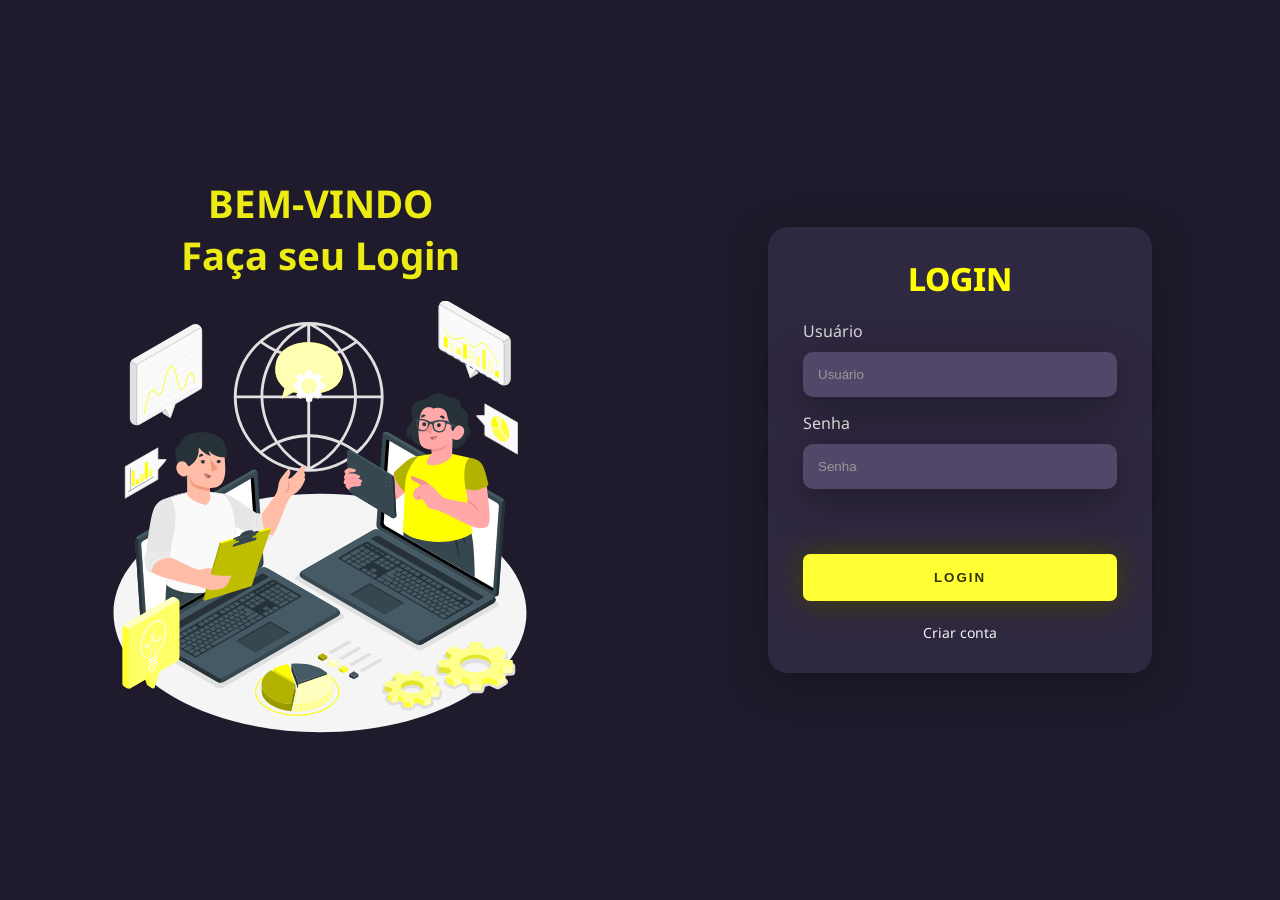
==== client/index.html @ f0c53d01 "Organizando frontend" ====
<!DOCTYPE html>
<html lang="en">

<head>
    <meta charset="UTF-8">
    <meta http-equiv="X-UA-Compatible" content="IE=edge">
    <meta name="viewport" content="width=device-width, initial-scale=1.0">
    <link rel="stylesheet" href="style.css">
    <title>Login</title>
</head>

<body>
    <div class="main-login">
        <div class="left-login">
            <h1>BEM-VINDO<br>Faça seu Login</h1>
            <img src="assets/equipe.svg" class="left-login-image" alt="Team animation">
        </div>  
        <div class="right-login">
            <div class="card-login">
                <h1>LOGIN</h1>

                <div class="textfield">
                    <label for="usuario">Usuário</label>
                    <input type="text" id="usernameInput" name="usuario" placeholder="Usuário">
                </div>

                <div class="textfield">
                    <label for="senha">Senha</label>
                    <input type="password" id="passwordInput" name="senha" placeholder="Senha">
                </div>
                
                <p id="statusMessage" class="status-message"></p>
                <button id="loginBtn" class="btn-login">Login</button>

                <div style="margin-top: 20px; text-align: center;">
                    <a href="register.html" style="color: #f2f2f2; text-decoration: none; font-size: 14px;">Criar conta</a>
                </div>
            </div>
        </div>
    </div>

    <script>
        const existingToken = localStorage.getItem('authToken');
        if (existingToken) {
            window.location.href = 'dashboard.html';
        }

        document.addEventListener('DOMContentLoaded', () => {
            const loginBtn = document.getElementById('loginBtn');
            const usernameInput = document.getElementById('usernameInput');
            const passwordInput = document.getElementById('passwordInput');
            const statusMessage = document.getElementById('statusMessage');

            // Enable enter to login without press the button
            passwordInput.addEventListener('keypress', (event) => {
                if (event.key == 'Enter') {
                    event.preventDefault(); // Avoid reloading page
                    loginBtn.click(); // Press login button when press Enter
                }
            })

            loginBtn.addEventListener('click', async (event) => {
                event.preventDefault();

                statusMessage.textContent = 'Processando...';
                statusMessage.className = 'status-message';

                const requestBody = {
                    username: usernameInput.value.trim(), // trim is used to cut the spaces
                    password: passwordInput.value // Never put trim in passwords
                };

                try {
                    const response = await fetch('https://api-login-page-g9da.onrender.com/api/login', {
                        method: 'POST',
                        headers: {
                            'Content-Type': "application/json"
                        },
                        body: JSON.stringify(requestBody)
                    });

                    const responseData = await response.json();

                    if (response.ok){
                        statusMessage.textContent = 'Logado com sucesso! Redirecionando...';
                        statusMessage.className = 'status-message sucess-text';
                        localStorage.setItem('authToken', responseData.token);

                        setTimeout(() => {
                            window.location.href = 'dashboard.html';
                        }, 1000);
                    }
                    else{
                        statusMessage.textContent = responseData.error;
                        statusMessage.className = 'status-message error-text';
                    }
                } catch(error){
                    console.error('Connection error: ', error);
                    statusMessage.textContent = 'Falha ao conectar com o servidor.';
                    statusMessage.className = 'status-message error-text';
                }
            });
        });
    </script>
</body>

</html>
---- client/style.css ----
@import url('https://fonts.googleapis.com/css2?family=Noto+Sans:wght@400;700;800&display=swap');

body {
    margin: 0;
    font-family: 'Noto Sans', sans-serif;
}

body * {
    box-sizing: border-box;
}

.main-login {
    width: 100vw;
    height: 100vh;
    background: #201b2c;
    display: flex;
    justify-content: center;
    align-items: center;
}

.left-login {
    width: 50vw;
    height: 100vh;
    display: flex;
    justify-content: center;
    align-items: center;
    flex-direction: column;
}

.left-login > h1 {
    color: #ecec13;
    font-size: 3vw;
    text-align: center;
    margin-bottom: 20px;
}

.left-login-image {
    width: 35vw;
}

.right-login {
    width: 50vw;
    height: 100vh;
    display: flex;
    justify-content: center;
    align-items: center;
}

.card-login {
    width: 60%;
    display: flex;
    justify-content: center;
    align-items: center;
    flex-direction: column;
    padding: 30px 35px;
    background: #2f2841;
    border-radius: 20px;
    box-shadow: 0px 10px 40px #00000056;
}

.card-login > h1 {
    color: #ffff00;
    font-weight: 800;
    margin: 0;
    margin-bottom: 20px;
}

.textfield {
    width: 100%;
    display: flex;
    flex-direction: column;
    align-items: flex-start;
    justify-content: center;
    margin-bottom: 15px;
}

.textfield > input {
    width: 100%;
    border: none;
    border-radius: 10px;
    padding: 15px;
    background: #514869;
    color: #d9d9d9;
    box-shadow: 0px 10px 40px #00000056;
    outline: none;
}

.textfield > label {
    color: #d9d9d9;
    margin-bottom: 10px;
}

.textfield > input::placeholder {
    color: #999999;
}

.btn-login {
    width: 100%;
    padding: 16px 0px;
    margin-top: 15px;
    border: none;
    border-radius: 7px;
    outline: none;
    text-transform: uppercase;
    font-weight: 800;
    letter-spacing: 2px;
    color: #333300;
    background: #ffff33;
    cursor: pointer;
    box-shadow: 0px 1px 30px 1px #424203;
}

.back-link {
    color: #f2f2f2;
    text-decoration: none;
    font-size: 14px;
    margin-top: 20px;
}

.back-link:hover {
    color: #ffff33;
    text-decoration: underline;
}

.status-message {
    width: 100%;
    text-align: center;
    font-size: 14px;
    font-weight: bold;
    margin-top: 10px;
    margin-bottom: 5px;
    min-height: 20px;
}

.error-text {
    color: #ff4c4c
}

.sucess-text{
    color: #4caf50;
}

.dashboard-container {
    background: #2f2841;
    padding: 40px;
    border-radius: 20px;
    box-shadow: 0px 10px 40px #00000056;
    width: 80%;
    max-width: 600px;
    display: flex;
    flex-direction: column;
    margin: 40px auto; /* Centraliza a caixa roxa na tela */
}

.header-area {
    display: flex;
    justify-content: space-between;
    align-items: center;
    border-bottom: 1px solid #514869;
    padding-bottom: 15px;
    margin-bottom: 20px;
}

.dashboard-container h1 {
    color: #ffff00;
    margin: 0;
    font-size: 24px;
}

.logout-btn {
    padding: 8px 15px;
    border: none;
    border-radius: 5px;
    background: #ff4c4c;
    color: white;
    font-weight: bold;
    cursor: pointer;
}

.input-area {
    display: flex;
    flex-direction: column;
    gap: 10px;
    margin-bottom: 30px;
}

.input-area textarea {
    width: 100%;
    border: none;
    border-radius: 10px;
    padding: 15px;
    background: #514869;
    color: #d9d9d9;
    box-sizing: border-box;
    outline: none;
    resize: vertical;
    min-height: 80px;
    font-family: 'Noto Sans', sans-serif;
}

.input-area textarea::placeholder {
    color: #999999;
}

.save-btn {
    align-self: flex-end;
    padding: 10px 20px;
    border: none;
    border-radius: 7px;
    background: #ffff33;
    color: #333300;
    font-weight: bold;
    cursor: pointer;
}

.notes-list {
    display: flex;
    flex-direction: column;
    gap: 15px;
    max-height: 300px;
    overflow-y: auto;
}

.note-card {
    background: #514869;
    padding: 15px;
    border-radius: 10px;
    display: flex;
    flex-direction: column;
}

.note-header {
    display: flex;
    justify-content: space-between;
    align-items: center;
    margin-bottom: 5px;
}

.note-date {
    font-size: 12px;
    color: #b3b3b3;
}

.btn-group {
    display: flex;
    gap: 5px;
}

.edit-btn {
    background: #4ca6ff;
    color: white;
    border: none;
    border-radius: 4px;
    padding: 4px 8px;
    font-size: 12px;
    cursor: pointer;
    font-weight: bold;
}

.edit-btn:hover {
    background: #3388ff;
}

.delete-btn {
    background: #ff4c4c;
    color: white;
    border: none;
    border-radius: 4px;
    padding: 4px 8px;
    font-size: 12px;
    cursor: pointer;
    font-weight: bold;
}

.delete-btn:hover {
    background: #e60000;
}

.note-content {
    margin: 0;
    line-height: 1.4;
    margin-top: 5px;
}

.dashboard-bg {
    margin: 0;
    font-family: 'Noto Sans', sans-serif;
    background: #201b2c;
    color: #d9d9d9;
    display: flex;
    justify-content: center;
    align-items: center;
    height: 100vh;
    flex-direction: column;
}

.search-area {
    margin-bottom: 20px;
    width: 100%;
}

#searchInput{
    width: 100%;
    border: none;
    border-radius: 10px;
    padding: 12px 15px;
    background: #413859;
    color: #d9d9d9;
    box-sizing: border-box;
    outline: none;
    font-family: 'Noto Sans', sans-serif;
}

#searchInput::placeholder {
    color: #999999;
}

@media only screen and (max-width: 950px){
    .card-login {
        width: 85%;
    }
    .left-login-image {
        width: 45vw;
    }
}

@media only screen and (max-width: 600px) {
    .main-login {
        flex-direction: column;
    }
    .left-login {
        display: none;
    }
    .right-login {
        width: 100%;
        height: 100vh;
    }
    .card-login {
        width: 90%;
    }
}
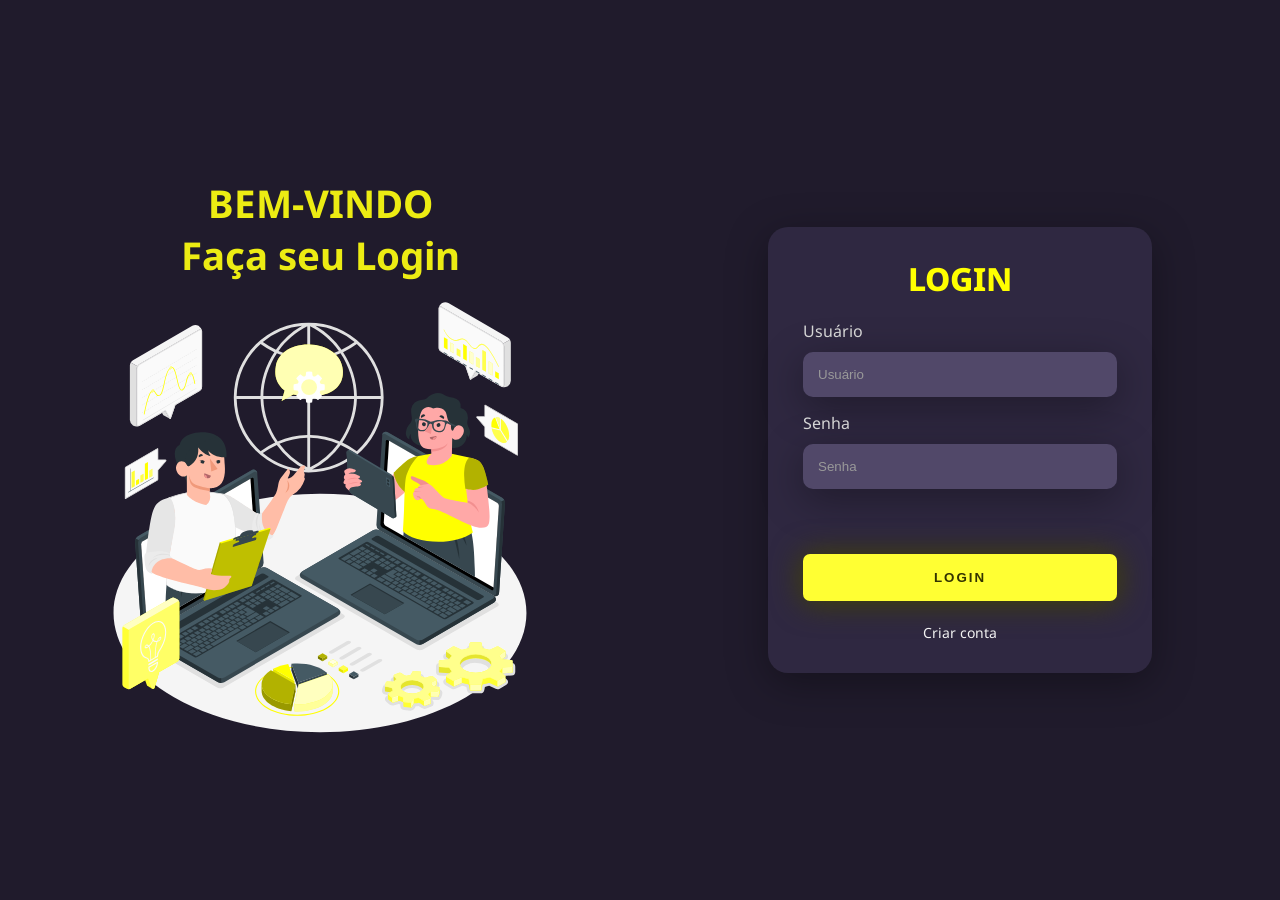
==== commit a6fbd9f9: "erro: revertendo um problema" ====
--- a/client/index.html
+++ b/client/index.html
@@ -5,8 +5,13 @@
     <meta charset="UTF-8">
     <meta http-equiv="X-UA-Compatible" content="IE=edge">
     <meta name="viewport" content="width=device-width, initial-scale=1.0">
-    <link rel="stylesheet" href="style.css">
+
+    <link rel="stylesheet" href="css/style.css">
+    
+    <script src="js/login.js" defer></script>
+    
     <title>Login</title>
+
 </head>
 
 <body>
@@ -21,12 +26,20 @@
 
                 <div class="textfield">
                     <label for="usuario">Usuário</label>
-                    <input type="text" id="usernameInput" name="usuario" placeholder="Usuário">
+                    <input 
+                        type="text" 
+                        id="usernameInput" 
+                        name="usuario" 
+                        placeholder="Usuário">
                 </div>
 
                 <div class="textfield">
                     <label for="senha">Senha</label>
-                    <input type="password" id="passwordInput" name="senha" placeholder="Senha">
+                    <input 
+                        type="password" 
+                        id="passwordInput" 
+                        name="senha"    
+                        placeholder="Senha">
                 </div>
                 
                 <p id="statusMessage" class="status-message"></p>
@@ -39,69 +52,6 @@
         </div>
     </div>
 
-    <script>
-        const existingToken = localStorage.getItem('authToken');
-        if (existingToken) {
-            window.location.href = 'dashboard.html';
-        }
-
-        document.addEventListener('DOMContentLoaded', () => {
-            const loginBtn = document.getElementById('loginBtn');
-            const usernameInput = document.getElementById('usernameInput');
-            const passwordInput = document.getElementById('passwordInput');
-            const statusMessage = document.getElementById('statusMessage');
-
-            // Enable enter to login without press the button
-            passwordInput.addEventListener('keypress', (event) => {
-                if (event.key == 'Enter') {
-                    event.preventDefault(); // Avoid reloading page
-                    loginBtn.click(); // Press login button when press Enter
-                }
-            })
-
-            loginBtn.addEventListener('click', async (event) => {
-                event.preventDefault();
-
-                statusMessage.textContent = 'Processando...';
-                statusMessage.className = 'status-message';
-
-                const requestBody = {
-                    username: usernameInput.value.trim(), // trim is used to cut the spaces
-                    password: passwordInput.value // Never put trim in passwords
-                };
-
-                try {
-                    const response = await fetch('https://api-login-page-g9da.onrender.com/api/login', {
-                        method: 'POST',
-                        headers: {
-                            'Content-Type': "application/json"
-                        },
-                        body: JSON.stringify(requestBody)
-                    });
-
-                    const responseData = await response.json();
-
-                    if (response.ok){
-                        statusMessage.textContent = 'Logado com sucesso! Redirecionando...';
-                        statusMessage.className = 'status-message sucess-text';
-                        localStorage.setItem('authToken', responseData.token);
-
-                        setTimeout(() => {
-                            window.location.href = 'dashboard.html';
-                        }, 1000);
-                    }
-                    else{
-                        statusMessage.textContent = responseData.error;
-                        statusMessage.className = 'status-message error-text';
-                    }
-                } catch(error){
-                    console.error('Connection error: ', error);
-                    statusMessage.textContent = 'Falha ao conectar com o servidor.';
-                    statusMessage.className = 'status-message error-text';
-                }
-            });
-        });
-    </script>
 </body>
 
 </html>
--- a/client/css/style.css
+++ b/client/css/style.css
@@ -0,0 +1,341 @@
+@import url('https://fonts.googleapis.com/css2?family=Noto+Sans:wght@400;700;800&display=swap');
+
+body {
+    margin: 0;
+    font-family: 'Noto Sans', sans-serif;
+}
+
+body * {
+    box-sizing: border-box;
+}
+
+.main-login {
+    width: 100vw;
+    height: 100vh;
+    background: #201b2c;
+    display: flex;
+    justify-content: center;
+    align-items: center;
+}
+
+.left-login {
+    width: 50vw;
+    height: 100vh;
+    display: flex;
+    justify-content: center;
+    align-items: center;
+    flex-direction: column;
+}
+
+.left-login > h1 {
+    color: #ecec13;
+    font-size: 3vw;
+    text-align: center;
+    margin-bottom: 20px;
+}
+
+.left-login-image {
+    width: 35vw;
+}
+
+.right-login {
+    width: 50vw;
+    height: 100vh;
+    display: flex;
+    justify-content: center;
+    align-items: center;
+}
+
+.card-login {
+    width: 60%;
+    display: flex;
+    justify-content: center;
+    align-items: center;
+    flex-direction: column;
+    padding: 30px 35px;
+    background: #2f2841;
+    border-radius: 20px;
+    box-shadow: 0px 10px 40px #00000056;
+}
+
+.card-login > h1 {
+    color: #ffff00;
+    font-weight: 800;
+    margin: 0;
+    margin-bottom: 20px;
+}
+
+.textfield {
+    width: 100%;
+    display: flex;
+    flex-direction: column;
+    align-items: flex-start;
+    justify-content: center;
+    margin-bottom: 15px;
+}
+
+.textfield > input {
+    width: 100%;
+    border: none;
+    border-radius: 10px;
+    padding: 15px;
+    background: #514869;
+    color: #d9d9d9;
+    box-shadow: 0px 10px 40px #00000056;
+    outline: none;
+}
+
+.textfield > label {
+    color: #d9d9d9;
+    margin-bottom: 10px;
+}
+
+.textfield > input::placeholder {
+    color: #999999;
+}
+
+.btn-login {
+    width: 100%;
+    padding: 16px 0px;
+    margin-top: 15px;
+    border: none;
+    border-radius: 7px;
+    outline: none;
+    text-transform: uppercase;
+    font-weight: 800;
+    letter-spacing: 2px;
+    color: #333300;
+    background: #ffff33;
+    cursor: pointer;
+    box-shadow: 0px 1px 30px 1px #424203;
+}
+
+.back-link {
+    color: #f2f2f2;
+    text-decoration: none;
+    font-size: 14px;
+    margin-top: 20px;
+}
+
+.back-link:hover {
+    color: #ffff33;
+    text-decoration: underline;
+}
+
+.status-message {
+    width: 100%;
+    text-align: center;
+    font-size: 14px;
+    font-weight: bold;
+    margin-top: 10px;
+    margin-bottom: 5px;
+    min-height: 20px;
+}
+
+.error-text {
+    color: #ff4c4c
+}
+
+.sucess-text{
+    color: #4caf50;
+}
+
+.dashboard-container {
+    background: #2f2841;
+    padding: 40px;
+    border-radius: 20px;
+    box-shadow: 0px 10px 40px #00000056;
+    width: 80%;
+    max-width: 600px;
+    display: flex;
+    flex-direction: column;
+    margin: 40px auto; /* Centraliza a caixa roxa na tela */
+}
+
+.header-area {
+    display: flex;
+    justify-content: space-between;
+    align-items: center;
+    border-bottom: 1px solid #514869;
+    padding-bottom: 15px;
+    margin-bottom: 20px;
+}
+
+.dashboard-container h1 {
+    color: #ffff00;
+    margin: 0;
+    font-size: 24px;
+}
+
+.logout-btn {
+    padding: 8px 15px;
+    border: none;
+    border-radius: 5px;
+    background: #ff4c4c;
+    color: white;
+    font-weight: bold;
+    cursor: pointer;
+}
+
+.input-area {
+    display: flex;
+    flex-direction: column;
+    gap: 10px;
+    margin-bottom: 30px;
+}
+
+.input-area textarea {
+    width: 100%;
+    border: none;
+    border-radius: 10px;
+    padding: 15px;
+    background: #514869;
+    color: #d9d9d9;
+    box-sizing: border-box;
+    outline: none;
+    resize: vertical;
+    min-height: 80px;
+    font-family: 'Noto Sans', sans-serif;
+}
+
+.input-area textarea::placeholder {
+    color: #999999;
+}
+
+.save-btn {
+    align-self: flex-end;
+    padding: 10px 20px;
+    border: none;
+    border-radius: 7px;
+    background: #ffff33;
+    color: #333300;
+    font-weight: bold;
+    cursor: pointer;
+}
+
+.notes-list {
+    display: flex;
+    flex-direction: column;
+    gap: 15px;
+    max-height: 300px;
+    overflow-y: auto;
+}
+
+.note-card {
+    background: #514869;
+    padding: 15px;
+    border-radius: 10px;
+    display: flex;
+    flex-direction: column;
+}
+
+.note-header {
+    display: flex;
+    justify-content: space-between;
+    align-items: center;
+    margin-bottom: 5px;
+}
+
+.note-date {
+    font-size: 12px;
+    color: #b3b3b3;
+}
+
+.btn-group {
+    display: flex;
+    gap: 5px;
+}
+
+.edit-btn {
+    background: #4ca6ff;
+    color: white;
+    border: none;
+    border-radius: 4px;
+    padding: 4px 8px;
+    font-size: 12px;
+    cursor: pointer;
+    font-weight: bold;
+}
+
+.edit-btn:hover {
+    background: #3388ff;
+}
+
+.delete-btn {
+    background: #ff4c4c;
+    color: white;
+    border: none;
+    border-radius: 4px;
+    padding: 4px 8px;
+    font-size: 12px;
+    cursor: pointer;
+    font-weight: bold;
+}
+
+.delete-btn:hover {
+    background: #e60000;
+}
+
+.note-content {
+    margin: 0;
+    line-height: 1.4;
+    margin-top: 5px;
+}
+
+.dashboard-bg {
+    margin: 0;
+    font-family: 'Noto Sans', sans-serif;
+    background: #201b2c;
+    color: #d9d9d9;
+    display: flex;
+    justify-content: center;
+    align-items: center;
+    height: 100vh;
+    flex-direction: column;
+}
+
+.search-area {
+    margin-bottom: 20px;
+    width: 100%;
+}
+
+#searchInput{
+    width: 100%;
+    border: none;
+    border-radius: 10px;
+    padding: 12px 15px;
+    background: #413859;
+    color: #d9d9d9;
+    box-sizing: border-box;
+    outline: none;
+    font-family: 'Noto Sans', sans-serif;
+}
+
+#searchInput::placeholder {
+    color: #999999;
+}
+
+@media only screen and (max-width: 950px){
+    .card-login {
+        width: 85%;
+    }
+    .left-login-image {
+        width: 45vw;
+    }
+}
+
+@media only screen and (max-width: 600px) {
+    .main-login {
+        flex-direction: column;
+    }
+    .left-login {
+        display: none;
+    }
+    .right-login {
+        width: 100%;
+        height: 100vh;
+    }
+    .card-login {
+        width: 90%;
+    }
+}
